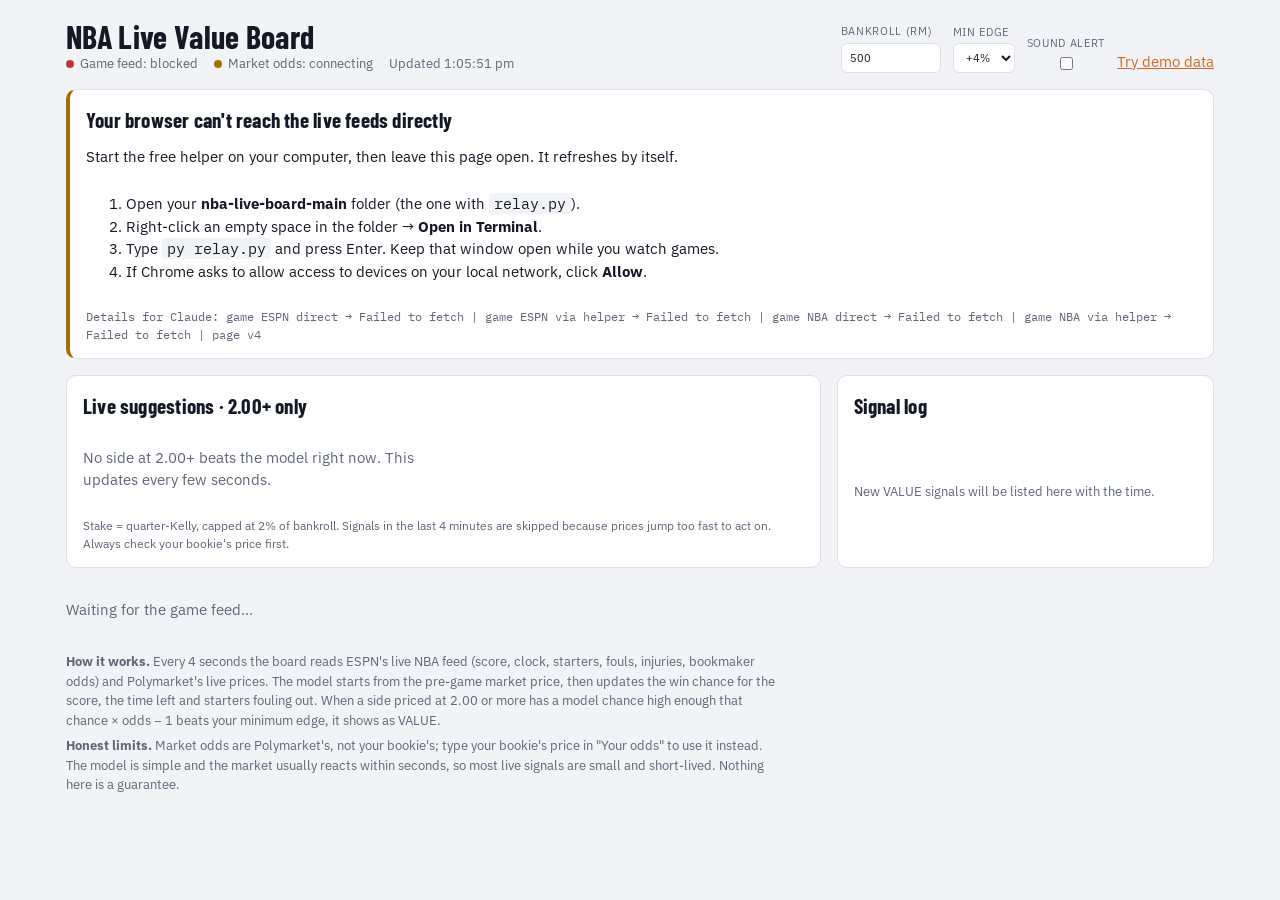
==== index.html @ 0e6de8de "Request ESPN scoreboard one day at a time (range format returned HTTP 400) Co-Authored-By: Claude Op" ====
<!DOCTYPE html>
<html lang="en">
<head>
<meta charset="utf-8">
<meta name="viewport" content="width=device-width, initial-scale=1">
<title>NBA Live Value Board</title>
<link rel="preconnect" href="https://fonts.googleapis.com">
<link rel="preconnect" href="https://fonts.gstatic.com" crossorigin>
<link href="https://fonts.googleapis.com/css2?family=Barlow+Condensed:wght@600;700&family=IBM+Plex+Sans:wght@400;500;600&family=IBM+Plex+Mono:wght@500&display=swap" rel="stylesheet">
<style>
/* Layout: connection bar, live suggestions, signal log, then one card per game (score, both sides, win-chance line, rosters). */
:root{
  --bg:#f2f3f6; --surface:#fff; --ink:#141925; --muted:#5e6678; --line:#dce0e9;
  --accent:#d9661f; --live:#d6312f;
  --good:#1d8a52; --good-bg:#e2f3e9; --warn:#a86b00; --warn-bg:#fbefd6; --bad:#b33a3a; --bad-bg:#f8e2e2;
  --display:"Barlow Condensed","Arial Narrow",sans-serif; --body:"IBM Plex Sans",system-ui,sans-serif; --mono:"IBM Plex Mono",ui-monospace,monospace;
  color-scheme:light;
}
@media (prefers-color-scheme:dark){:root{
  --bg:#0e121a; --surface:#161b26; --ink:#e8ebf2; --muted:#9aa2b5; --line:#283041;
  --accent:#f08a43; --live:#ff6b66;
  --good:#4cc98a; --good-bg:#14301f; --warn:#e3b04d; --warn-bg:#33280f; --bad:#ec7b7b; --bad-bg:#371a1c; color-scheme:dark;}}
*{box-sizing:border-box}
[hidden]{display:none!important}
body{margin:0;background:var(--bg);color:var(--ink);font:15px/1.5 var(--body)}
.wrap{max-width:1180px;margin:0 auto;padding:20px 16px 48px;display:grid;gap:16px}
h1,h2,h4{font-family:var(--display);margin:0;letter-spacing:.01em}
h1{font-size:32px;line-height:1.05} h2{font-size:21px} h4{font-size:15px;color:var(--muted);text-transform:uppercase;letter-spacing:.05em}
.num{font-family:var(--mono);font-variant-numeric:tabular-nums}
.muted{color:var(--muted)} .small{font-size:12px}
.top{display:flex;flex-wrap:wrap;gap:12px;justify-content:space-between;align-items:flex-end}
.controls{display:flex;flex-wrap:wrap;gap:12px;align-items:flex-end}
label.f{display:grid;gap:3px;font-size:11px;color:var(--muted);text-transform:uppercase;letter-spacing:.06em}
input,select{font:inherit;color:var(--ink);background:var(--surface);border:1px solid var(--line);border-radius:6px;padding:6px 8px}
input:focus-visible,select:focus-visible,a:focus-visible{outline:2px solid var(--accent);outline-offset:2px}
a{color:var(--accent)}
#conn{display:flex;flex-wrap:wrap;gap:8px 16px;font-size:13px;align-items:center}
.cs::before{content:"";display:inline-block;width:8px;height:8px;border-radius:50%;margin-right:6px;background:var(--muted)}
.cs.ok::before{background:var(--good)} .cs.wait::before{background:var(--warn)} .cs.bad::before{background:var(--bad)}
.panel{background:var(--surface);border:1px solid var(--line);border-radius:10px;padding:14px 16px;display:grid;gap:10px}
.help{border-left:4px solid var(--warn)}
.help code{font-family:var(--mono);background:var(--bg);padding:1px 5px;border-radius:4px}
.grid2{display:grid;grid-template-columns:2fr 1fr;gap:16px}
#picks{display:grid;grid-template-columns:repeat(auto-fill,minmax(250px,1fr));gap:10px}
.pick{border:1px solid var(--line);border-left:4px solid var(--good);border-radius:8px;padding:10px 12px;display:grid;gap:2px;font-size:13px}
.pick.close{border-left-color:var(--warn)}
.pick b:first-of-type{font-family:var(--display);font-size:19px}
.pick .chip{justify-self:start}
#log{margin:0;padding:0;list-style:none;display:grid;align-content:start;gap:4px;font-size:13px;max-height:220px;overflow:auto}
.chip{display:inline-block;font-size:11px;font-weight:600;padding:2px 8px;border-radius:999px;letter-spacing:.03em;white-space:nowrap}
.chip.value{background:var(--good-bg);color:var(--good)} .chip.close{background:var(--warn-bg);color:var(--warn)}
.chip.pass{background:var(--bad-bg);color:var(--bad)} .chip.na{background:var(--bg);color:var(--muted)}
#games{display:grid;gap:12px}
.game{background:var(--surface);border:1px solid var(--line);border-radius:10px;overflow:hidden}
.game.live{border-color:color-mix(in srgb,var(--live) 45%,var(--line))}
.game header{display:flex;justify-content:space-between;align-items:center;gap:12px;padding:10px 16px;border-bottom:1px solid var(--line)}
.score{display:flex;gap:10px;align-items:baseline;font-family:var(--display);font-size:24px}
.score b{font-size:26px} .score .at{color:var(--muted);font-size:18px}
.clock{font-family:var(--mono);font-size:14px;color:var(--muted);display:flex;align-items:center;gap:6px}
.clock.on{color:var(--live)}
.pulse{width:8px;height:8px;border-radius:50%;background:var(--live);animation:p 1.4s infinite}
@keyframes p{50%{opacity:.25}}
.body{display:grid;grid-template-columns:1.6fr 1fr;gap:0}
.sides{display:grid}
.side{display:grid;grid-template-columns:1.5fr repeat(6,auto);gap:6px 14px;align-items:center;padding:10px 16px;font-size:13px}
.side + .side{border-top:1px solid var(--line)}
.tname strong{font-family:var(--display);font-size:20px} .tname span{color:var(--muted)}
.kv{color:var(--muted);display:flex;gap:6px;align-items:center;white-space:nowrap} .kv b{color:var(--ink)}
input.ov{width:72px;text-align:right;padding:4px 6px}
.chart{border-left:1px solid var(--line);padding:10px 16px;display:grid;gap:4px;align-content:center}
.spark{width:100%;height:58px}
.spark.empty{display:grid;place-items:center;font-size:12px;color:var(--muted);height:58px}
.spark .mid{stroke:var(--line);stroke-dasharray:3 3}
.spark .area{fill:color-mix(in srgb,var(--accent) 14%,transparent)}
.spark .mdl{fill:none;stroke:var(--accent);stroke-width:2;vector-effect:non-scaling-stroke}
.spark .mkt{fill:none;stroke:var(--muted);stroke-width:1.2;stroke-dasharray:4 3;vector-effect:non-scaling-stroke}
.spark .dot{fill:var(--accent)}
.roster{display:grid;grid-template-columns:1fr 1fr 1fr;gap:12px;padding:10px 16px;border-top:1px solid var(--line);font-size:13px}
.roster > div{display:flex;flex-wrap:wrap;gap:4px 8px;align-content:flex-start}
.roster h4{width:100%}
.pl i{color:var(--muted);font-style:normal;font-size:11px}
.pl b{font-weight:500;color:var(--muted);font-size:11px} .pl b.hot{color:var(--bad);font-weight:700}
.pl.out{color:var(--muted)}
footer{font-size:13px;color:var(--muted);display:grid;gap:6px;max-width:90ch}
@media (max-width:860px){.grid2,.body{grid-template-columns:1fr}.chart{border-left:0;border-top:1px solid var(--line)}.roster{grid-template-columns:1fr}.side{grid-template-columns:1fr 1fr 1fr}}
@media (prefers-reduced-motion:reduce){.pulse{animation:none}}
</style>
</head>
<body>
<div class="wrap">
  <div class="top">
    <div>
      <h1>NBA Live Value Board</h1>
      <div id="conn" class="muted">Connecting…</div>
    </div>
    <div class="controls">
      <label class="f" for="bankroll">Bankroll (RM)<input id="bankroll" type="number" min="0" step="10" style="width:100px"></label>
      <label class="f" for="minEdge">Min edge
        <select id="minEdge"><option value="0.03">+3%</option><option value="0.04">+4%</option><option value="0.06">+6%</option></select>
      </label>
      <label class="f" for="sound">Sound alert<input id="sound" type="checkbox"></label>
      <a id="demoLink" href="#demo">Try demo data</a>
    </div>
  </div>

  <div id="help" class="panel help" hidden>
    <h2>Your browser can't reach the live feeds directly</h2>
    <div>Start the free helper on your computer, then leave this page open. It refreshes by itself.</div>
    <ol>
      <li>Open your <b>nba-live-board-main</b> folder (the one with <code>relay.py</code>).</li>
      <li>Right-click an empty space in the folder → <b>Open in Terminal</b>.</li>
      <li>Type <code>py relay.py</code> and press Enter. Keep that window open while you watch games.</li>
      <li>If Chrome asks to allow access to devices on your local network, click <b>Allow</b>.</li>
    </ol>
    <div id="diag" class="muted small num" style="word-break:break-word"></div>
  </div>

  <div class="grid2">
    <section class="panel" aria-labelledby="ph">
      <h2 id="ph">Live suggestions · 2.00+ only</h2>
      <div id="picks"></div>
      <div class="muted small">Stake = quarter-Kelly, capped at 2% of bankroll. Signals in the last 4 minutes are skipped because prices jump too fast to act on. Always check your bookie's price first.</div>
    </section>
    <section class="panel" aria-labelledby="lh">
      <h2 id="lh">Signal log</h2>
      <ul id="log"></ul>
    </section>
  </div>

  <section id="games" aria-label="Games"></section>

  <footer>
    <div><b>How it works.</b> Every 4 seconds the board reads ESPN's live NBA feed (score, clock, starters, fouls, injuries, bookmaker odds) and Polymarket's live prices. The model starts from the pre-game market price, then updates the win chance for the score, the time left and starters fouling out. When a side priced at 2.00 or more has a model chance high enough that chance × odds − 1 beats your minimum edge, it shows as VALUE.</div>
    <div><b>Honest limits.</b> Market odds are Polymarket's, not your bookie's; type your bookie's price in "Your odds" to use it instead. The model is simple and the market usually reacts within seconds, so most live signals are small and short-lived. Nothing here is a guarantee.</div>
  </footer>
</div>
<script src="model.js?v=4"></script>
<script src="demo.js?v=4"></script>
<script src="app.js?v=4"></script>
</body>
</html>
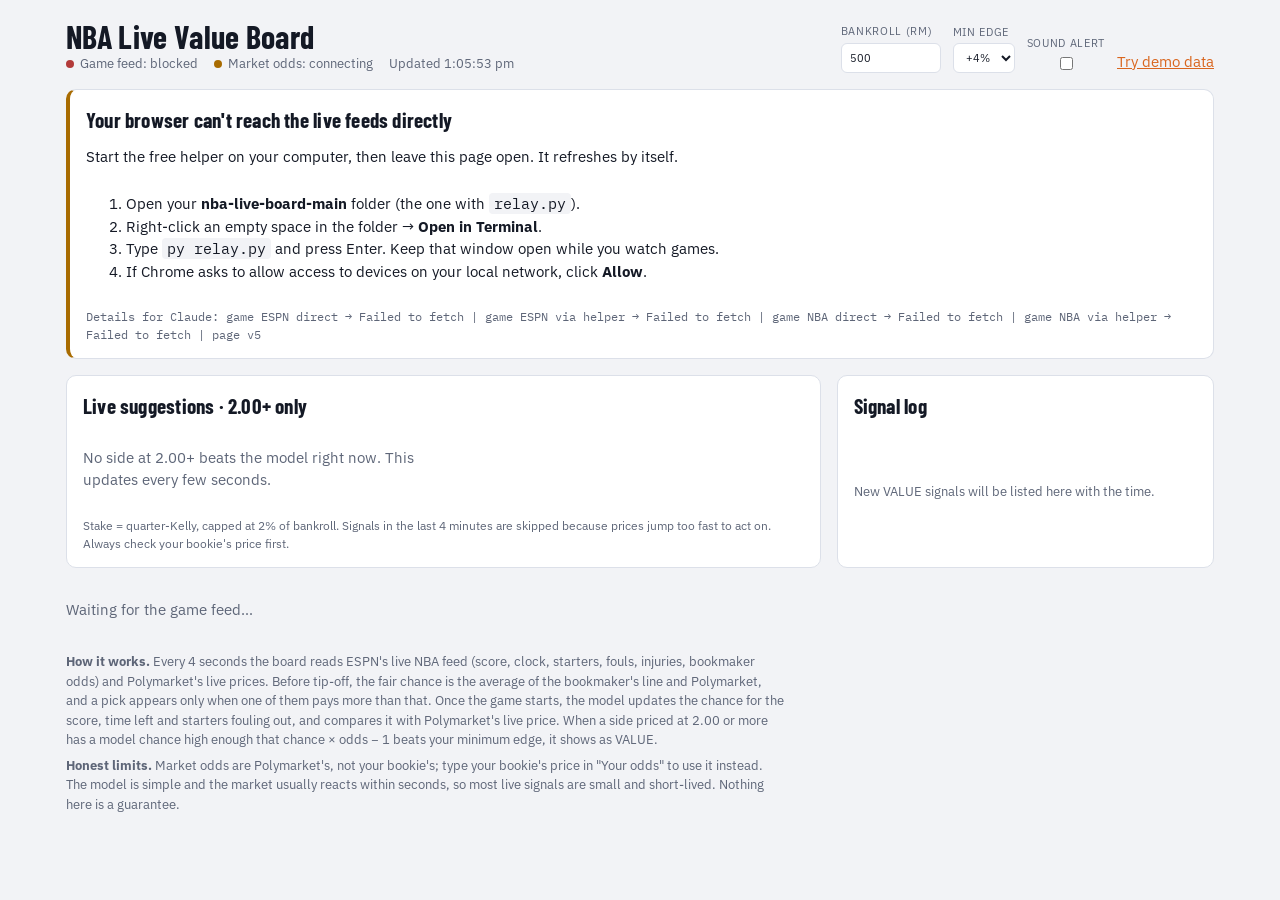
==== commit 13b096ec: "Pre-game: compare bookmaker vs Polymarket against their average, not a price against itself Co-Autho" ====
--- a/index.html
+++ b/index.html
@@ -130,12 +130,12 @@
   <section id="games" aria-label="Games"></section>
 
   <footer>
-    <div><b>How it works.</b> Every 4 seconds the board reads ESPN's live NBA feed (score, clock, starters, fouls, injuries, bookmaker odds) and Polymarket's live prices. The model starts from the pre-game market price, then updates the win chance for the score, the time left and starters fouling out. When a side priced at 2.00 or more has a model chance high enough that chance × odds − 1 beats your minimum edge, it shows as VALUE.</div>
+    <div><b>How it works.</b> Every 4 seconds the board reads ESPN's live NBA feed (score, clock, starters, fouls, injuries, bookmaker odds) and Polymarket's live prices. Before tip-off, the fair chance is the average of the bookmaker's line and Polymarket, and a pick appears only when one of them pays more than that. Once the game starts, the model updates the chance for the score, time left and starters fouling out, and compares it with Polymarket's live price. When a side priced at 2.00 or more has a model chance high enough that chance × odds − 1 beats your minimum edge, it shows as VALUE.</div>
     <div><b>Honest limits.</b> Market odds are Polymarket's, not your bookie's; type your bookie's price in "Your odds" to use it instead. The model is simple and the market usually reacts within seconds, so most live signals are small and short-lived. Nothing here is a guarantee.</div>
   </footer>
 </div>
-<script src="model.js?v=4"></script>
-<script src="demo.js?v=4"></script>
-<script src="app.js?v=4"></script>
+<script src="model.js?v=5"></script>
+<script src="demo.js?v=5"></script>
+<script src="app.js?v=5"></script>
 </body>
 </html>
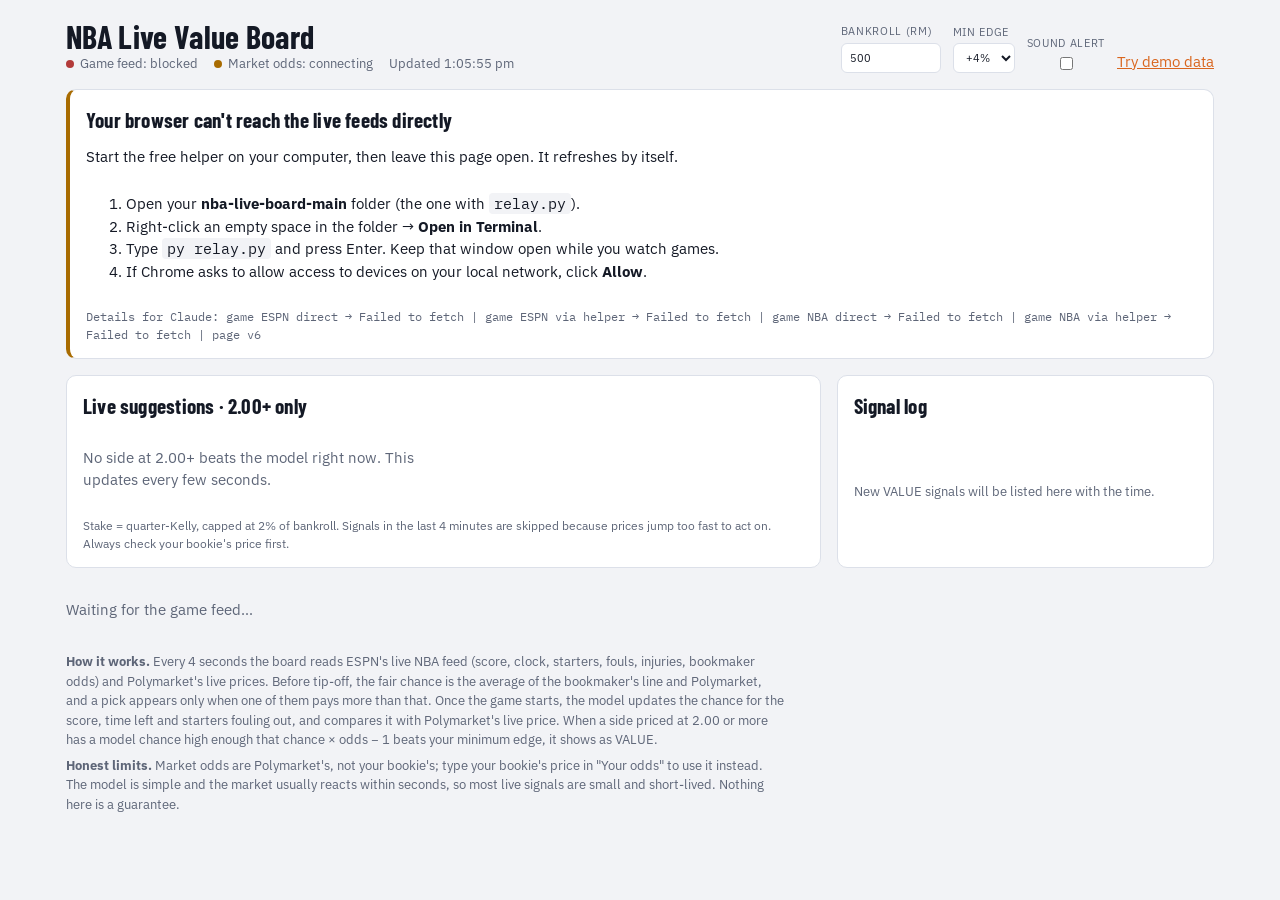
==== commit f5250157: "Demo: bookmaker odds, injuries, a pre-game value pick and live picks Co-Authored-By: Claude Opus 5.5" ====
--- a/index.html
+++ b/index.html
@@ -134,8 +134,8 @@
     <div><b>Honest limits.</b> Market odds are Polymarket's, not your bookie's; type your bookie's price in "Your odds" to use it instead. The model is simple and the market usually reacts within seconds, so most live signals are small and short-lived. Nothing here is a guarantee.</div>
   </footer>
 </div>
-<script src="model.js?v=5"></script>
-<script src="demo.js?v=5"></script>
-<script src="app.js?v=5"></script>
+<script src="model.js?v=6"></script>
+<script src="demo.js?v=6"></script>
+<script src="app.js?v=6"></script>
 </body>
 </html>
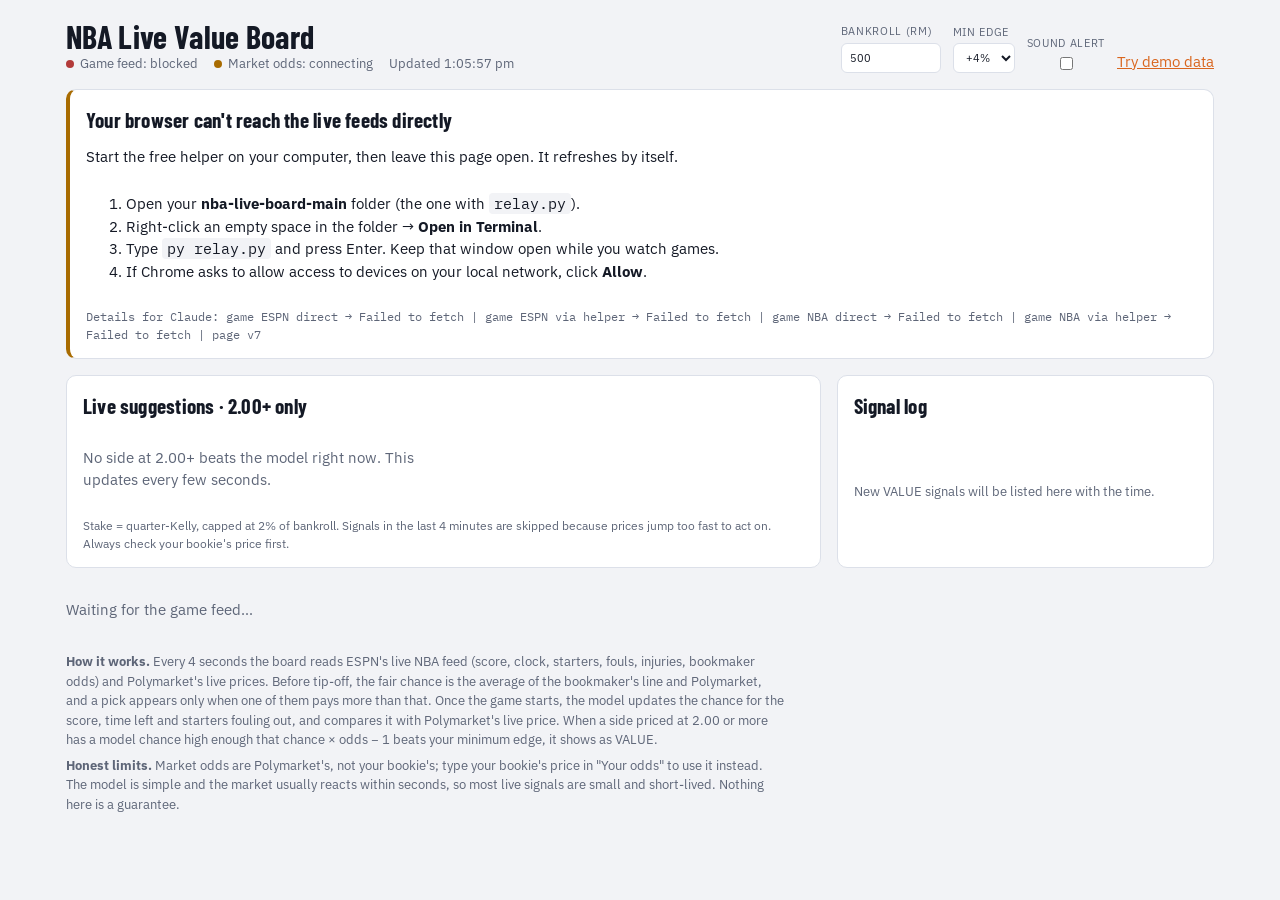
==== commit b8ef5d31: "Read ESPN moneylines in both formats, plus pickcenter fallback Co-Authored-By: Claude Opus 5.5 <nore" ====
--- a/index.html
+++ b/index.html
@@ -134,8 +134,8 @@
     <div><b>Honest limits.</b> Market odds are Polymarket's, not your bookie's; type your bookie's price in "Your odds" to use it instead. The model is simple and the market usually reacts within seconds, so most live signals are small and short-lived. Nothing here is a guarantee.</div>
   </footer>
 </div>
-<script src="model.js?v=6"></script>
-<script src="demo.js?v=6"></script>
-<script src="app.js?v=6"></script>
+<script src="model.js?v=7"></script>
+<script src="demo.js?v=7"></script>
+<script src="app.js?v=7"></script>
 </body>
 </html>
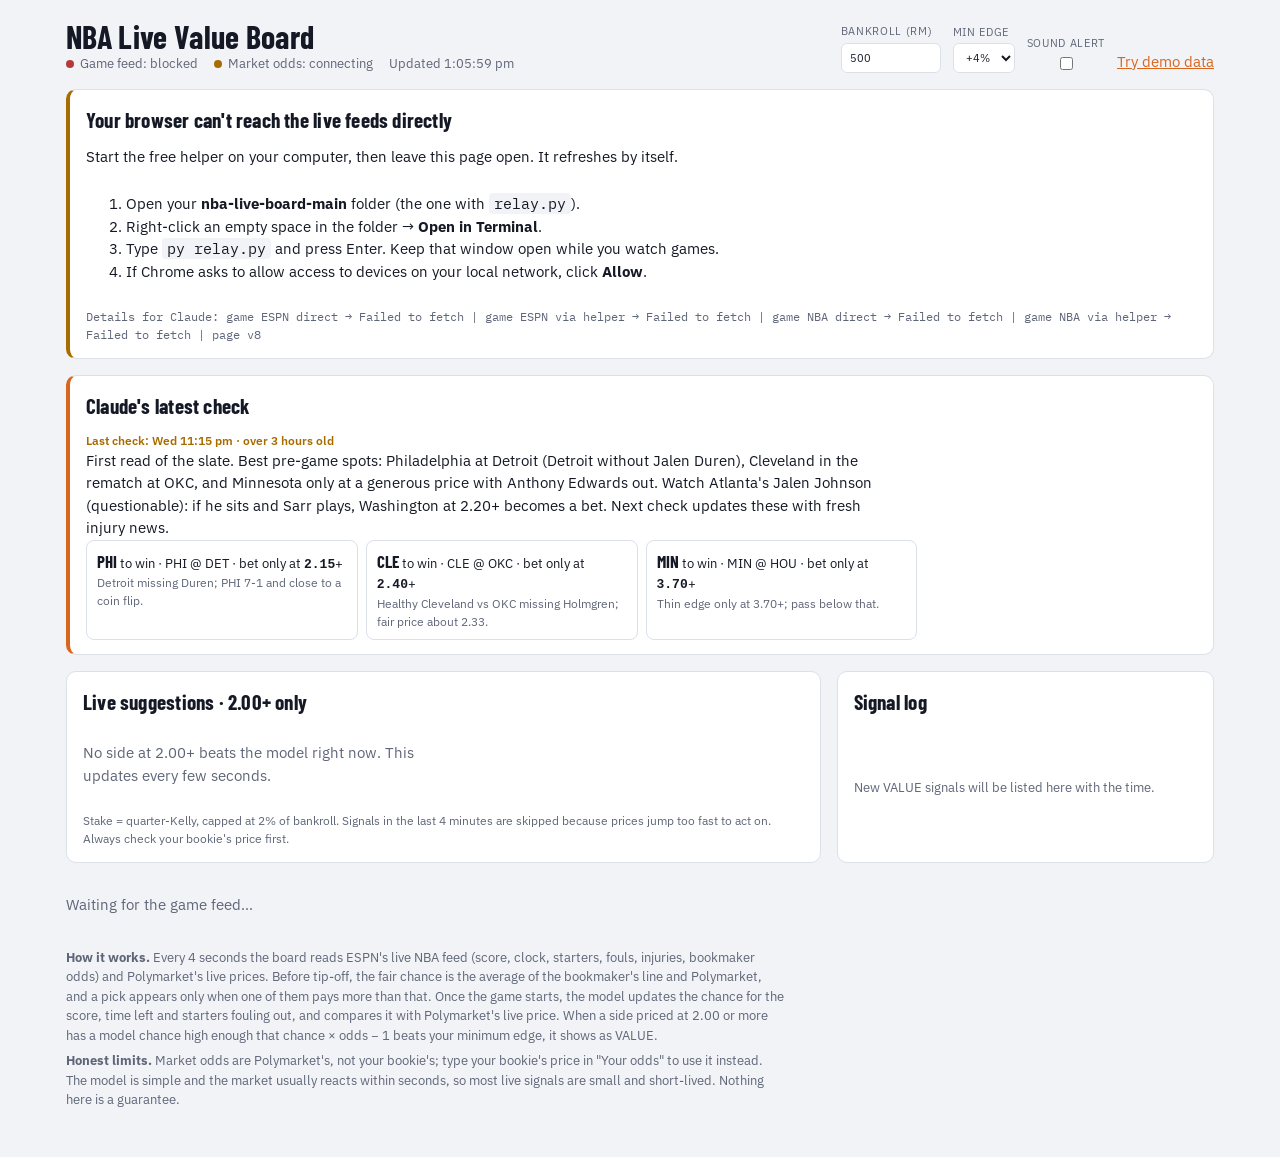
==== commit 226ccfb1: "Add Claude's read: claude.json panel, per-game notes and picks; Claude's estimate joins pre-game con" ====
--- a/index.html
+++ b/index.html
@@ -81,6 +81,14 @@
 .pl i{color:var(--muted);font-style:normal;font-size:11px}
 .pl b{font-weight:500;color:var(--muted);font-size:11px} .pl b.hot{color:var(--bad);font-weight:700}
 .pl.out{color:var(--muted)}
+.claudep{border-left:4px solid var(--accent)}
+.csum{margin:0;max-width:90ch}
+.cpicks{display:grid;grid-template-columns:repeat(auto-fill,minmax(260px,1fr));gap:8px}
+.cpick{border:1px solid var(--line);border-radius:8px;padding:8px 10px;font-size:13px}
+.cpick b:first-child{font-family:var(--display);font-size:17px}
+.stale{color:var(--warn);font-weight:600}
+.cread{padding:10px 16px;border-top:1px solid var(--line);font-size:13px;display:grid;gap:4px;background:color-mix(in srgb,var(--accent) 6%,transparent)}
+.cread b{color:var(--accent)}
 footer{font-size:13px;color:var(--muted);display:grid;gap:6px;max-width:90ch}
 @media (max-width:860px){.grid2,.body{grid-template-columns:1fr}.chart{border-left:0;border-top:1px solid var(--line)}.roster{grid-template-columns:1fr}.side{grid-template-columns:1fr 1fr 1fr}}
 @media (prefers-reduced-motion:reduce){.pulse{animation:none}}
@@ -115,6 +123,11 @@
     <div id="diag" class="muted small num" style="word-break:break-word"></div>
   </div>
 
+  <section class="panel claudep" aria-labelledby="ch">
+    <h2 id="ch">Claude's latest check</h2>
+    <div id="claude"></div>
+  </section>
+
   <div class="grid2">
     <section class="panel" aria-labelledby="ph">
       <h2 id="ph">Live suggestions · 2.00+ only</h2>
@@ -134,8 +147,8 @@
     <div><b>Honest limits.</b> Market odds are Polymarket's, not your bookie's; type your bookie's price in "Your odds" to use it instead. The model is simple and the market usually reacts within seconds, so most live signals are small and short-lived. Nothing here is a guarantee.</div>
   </footer>
 </div>
-<script src="model.js?v=7"></script>
-<script src="demo.js?v=7"></script>
-<script src="app.js?v=7"></script>
+<script src="model.js?v=8"></script>
+<script src="demo.js?v=8"></script>
+<script src="app.js?v=8"></script>
 </body>
 </html>
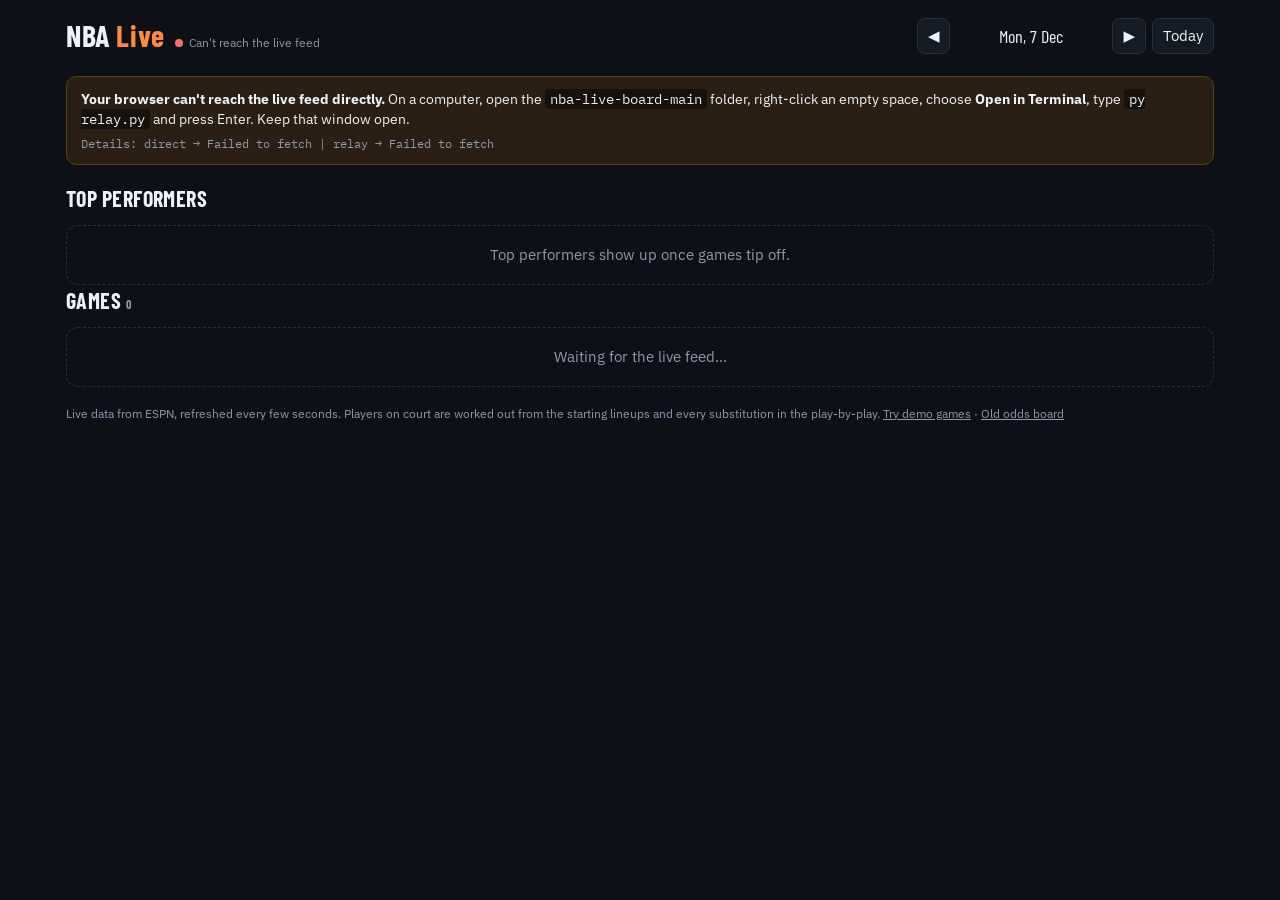
==== commit c455c689: "Scores-only live board: on-court lineups, substitution feed, box scores, player cards, top performer" ====
--- a/index.html
+++ b/index.html
@@ -3,152 +3,205 @@
 <head>
 <meta charset="utf-8">
 <meta name="viewport" content="width=device-width, initial-scale=1">
-<title>NBA Live Value Board</title>
+<title>NBA Live</title>
+<meta name="theme-color" content="#0d1117">
 <link rel="preconnect" href="https://fonts.googleapis.com">
 <link rel="preconnect" href="https://fonts.gstatic.com" crossorigin>
-<link href="https://fonts.googleapis.com/css2?family=Barlow+Condensed:wght@600;700&family=IBM+Plex+Sans:wght@400;500;600&family=IBM+Plex+Mono:wght@500&display=swap" rel="stylesheet">
+<link href="https://fonts.googleapis.com/css2?family=Barlow+Condensed:wght@500;600;700&family=IBM+Plex+Sans:wght@400;500;600&family=IBM+Plex+Mono:wght@500;600&display=swap" rel="stylesheet">
 <style>
-/* Layout: connection bar, live suggestions, signal log, then one card per game (score, both sides, win-chance line, rosters). */
+/* One visual world: an arena at night. Scoreboard first, then top performers, then game cards.
+   Game view: score header, then tabs for Court (lineups + substitutions), Box score, Plays. */
 :root{
-  --bg:#f2f3f6; --surface:#fff; --ink:#141925; --muted:#5e6678; --line:#dce0e9;
-  --accent:#d9661f; --live:#d6312f;
-  --good:#1d8a52; --good-bg:#e2f3e9; --warn:#a86b00; --warn-bg:#fbefd6; --bad:#b33a3a; --bad-bg:#f8e2e2;
+  --bg:#0d1117; --panel:#151b24; --panel2:#1b2330; --line:#263041; --ink:#eef2f7; --muted:#8d99ad;
+  --accent:#ff8a3d; --live:#ff4d4d; --in:#3ddc84; --out:#ff6b6b; --warn:#ffc857;
   --display:"Barlow Condensed","Arial Narrow",sans-serif; --body:"IBM Plex Sans",system-ui,sans-serif; --mono:"IBM Plex Mono",ui-monospace,monospace;
-  color-scheme:light;
+  color-scheme:dark;
 }
-@media (prefers-color-scheme:dark){:root{
-  --bg:#0e121a; --surface:#161b26; --ink:#e8ebf2; --muted:#9aa2b5; --line:#283041;
-  --accent:#f08a43; --live:#ff6b66;
-  --good:#4cc98a; --good-bg:#14301f; --warn:#e3b04d; --warn-bg:#33280f; --bad:#ec7b7b; --bad-bg:#371a1c; color-scheme:dark;}}
 *{box-sizing:border-box}
 [hidden]{display:none!important}
-body{margin:0;background:var(--bg);color:var(--ink);font:15px/1.5 var(--body)}
-.wrap{max-width:1180px;margin:0 auto;padding:20px 16px 48px;display:grid;gap:16px}
-h1,h2,h4{font-family:var(--display);margin:0;letter-spacing:.01em}
-h1{font-size:32px;line-height:1.05} h2{font-size:21px} h4{font-size:15px;color:var(--muted);text-transform:uppercase;letter-spacing:.05em}
+html,body{margin:0;background:var(--bg);color:var(--ink);font:15px/1.45 var(--body)}
+a{color:inherit}
+button{font:inherit;color:inherit}
+button:focus-visible,a:focus-visible,[tabindex]:focus-visible{outline:2px solid var(--accent);outline-offset:2px}
+.wrap{max-width:1180px;margin:0 auto;padding:14px 16px 64px;display:grid;gap:18px}
+h1,h2,h3{font-family:var(--display);margin:0;letter-spacing:.02em;text-wrap:balance}
+h2{font-size:22px;text-transform:uppercase}
 .num{font-family:var(--mono);font-variant-numeric:tabular-nums}
 .muted{color:var(--muted)} .small{font-size:12px}
-.top{display:flex;flex-wrap:wrap;gap:12px;justify-content:space-between;align-items:flex-end}
-.controls{display:flex;flex-wrap:wrap;gap:12px;align-items:flex-end}
-label.f{display:grid;gap:3px;font-size:11px;color:var(--muted);text-transform:uppercase;letter-spacing:.06em}
-input,select{font:inherit;color:var(--ink);background:var(--surface);border:1px solid var(--line);border-radius:6px;padding:6px 8px}
-input:focus-visible,select:focus-visible,a:focus-visible{outline:2px solid var(--accent);outline-offset:2px}
-a{color:var(--accent)}
-#conn{display:flex;flex-wrap:wrap;gap:8px 16px;font-size:13px;align-items:center}
-.cs::before{content:"";display:inline-block;width:8px;height:8px;border-radius:50%;margin-right:6px;background:var(--muted)}
-.cs.ok::before{background:var(--good)} .cs.wait::before{background:var(--warn)} .cs.bad::before{background:var(--bad)}
-.panel{background:var(--surface);border:1px solid var(--line);border-radius:10px;padding:14px 16px;display:grid;gap:10px}
-.help{border-left:4px solid var(--warn)}
-.help code{font-family:var(--mono);background:var(--bg);padding:1px 5px;border-radius:4px}
-.grid2{display:grid;grid-template-columns:2fr 1fr;gap:16px}
-#picks{display:grid;grid-template-columns:repeat(auto-fill,minmax(250px,1fr));gap:10px}
-.pick{border:1px solid var(--line);border-left:4px solid var(--good);border-radius:8px;padding:10px 12px;display:grid;gap:2px;font-size:13px}
-.pick.close{border-left-color:var(--warn)}
-.pick b:first-of-type{font-family:var(--display);font-size:19px}
-.pick .chip{justify-self:start}
-#log{margin:0;padding:0;list-style:none;display:grid;align-content:start;gap:4px;font-size:13px;max-height:220px;overflow:auto}
-.chip{display:inline-block;font-size:11px;font-weight:600;padding:2px 8px;border-radius:999px;letter-spacing:.03em;white-space:nowrap}
-.chip.value{background:var(--good-bg);color:var(--good)} .chip.close{background:var(--warn-bg);color:var(--warn)}
-.chip.pass{background:var(--bad-bg);color:var(--bad)} .chip.na{background:var(--bg);color:var(--muted)}
-#games{display:grid;gap:12px}
-.game{background:var(--surface);border:1px solid var(--line);border-radius:10px;overflow:hidden}
-.game.live{border-color:color-mix(in srgb,var(--live) 45%,var(--line))}
-.game header{display:flex;justify-content:space-between;align-items:center;gap:12px;padding:10px 16px;border-bottom:1px solid var(--line)}
-.score{display:flex;gap:10px;align-items:baseline;font-family:var(--display);font-size:24px}
-.score b{font-size:26px} .score .at{color:var(--muted);font-size:18px}
-.clock{font-family:var(--mono);font-size:14px;color:var(--muted);display:flex;align-items:center;gap:6px}
-.clock.on{color:var(--live)}
-.pulse{width:8px;height:8px;border-radius:50%;background:var(--live);animation:p 1.4s infinite}
-@keyframes p{50%{opacity:.25}}
-.body{display:grid;grid-template-columns:1.6fr 1fr;gap:0}
-.sides{display:grid}
-.side{display:grid;grid-template-columns:1.5fr repeat(6,auto);gap:6px 14px;align-items:center;padding:10px 16px;font-size:13px}
-.side + .side{border-top:1px solid var(--line)}
-.tname strong{font-family:var(--display);font-size:20px} .tname span{color:var(--muted)}
-.kv{color:var(--muted);display:flex;gap:6px;align-items:center;white-space:nowrap} .kv b{color:var(--ink)}
-input.ov{width:72px;text-align:right;padding:4px 6px}
-.chart{border-left:1px solid var(--line);padding:10px 16px;display:grid;gap:4px;align-content:center}
-.spark{width:100%;height:58px}
-.spark.empty{display:grid;place-items:center;font-size:12px;color:var(--muted);height:58px}
-.spark .mid{stroke:var(--line);stroke-dasharray:3 3}
-.spark .area{fill:color-mix(in srgb,var(--accent) 14%,transparent)}
-.spark .mdl{fill:none;stroke:var(--accent);stroke-width:2;vector-effect:non-scaling-stroke}
-.spark .mkt{fill:none;stroke:var(--muted);stroke-width:1.2;stroke-dasharray:4 3;vector-effect:non-scaling-stroke}
-.spark .dot{fill:var(--accent)}
-.roster{display:grid;grid-template-columns:1fr 1fr 1fr;gap:12px;padding:10px 16px;border-top:1px solid var(--line);font-size:13px}
-.roster > div{display:flex;flex-wrap:wrap;gap:4px 8px;align-content:flex-start}
-.roster h4{width:100%}
-.pl i{color:var(--muted);font-style:normal;font-size:11px}
-.pl b{font-weight:500;color:var(--muted);font-size:11px} .pl b.hot{color:var(--bad);font-weight:700}
-.pl.out{color:var(--muted)}
-.claudep{border-left:4px solid var(--accent)}
-.csum{margin:0;max-width:90ch}
-.cpicks{display:grid;grid-template-columns:repeat(auto-fill,minmax(260px,1fr));gap:8px}
-.cpick{border:1px solid var(--line);border-radius:8px;padding:8px 10px;font-size:13px}
-.cpick b:first-child{font-family:var(--display);font-size:17px}
-.stale{color:var(--warn);font-weight:600}
-.cread{padding:10px 16px;border-top:1px solid var(--line);font-size:13px;display:grid;gap:4px;background:color-mix(in srgb,var(--accent) 6%,transparent)}
-.cread b{color:var(--accent)}
-footer{font-size:13px;color:var(--muted);display:grid;gap:6px;max-width:90ch}
-@media (max-width:860px){.grid2,.body{grid-template-columns:1fr}.chart{border-left:0;border-top:1px solid var(--line)}.roster{grid-template-columns:1fr}.side{grid-template-columns:1fr 1fr 1fr}}
-@media (prefers-reduced-motion:reduce){.pulse{animation:none}}
+/* top bar */
+.top{display:flex;flex-wrap:wrap;align-items:center;justify-content:space-between;gap:10px}
+.brand{display:flex;align-items:baseline;gap:10px}
+.brand h1{font-size:30px}
+.brand h1 b{color:var(--accent)}
+.status{font-size:12px;color:var(--muted);display:flex;align-items:center;gap:6px}
+.dot{width:8px;height:8px;border-radius:50%;background:var(--muted);display:inline-block}
+.dot.ok{background:var(--in)} .dot.bad{background:var(--out)} .dot.live{background:var(--live);animation:pulse 1.4s infinite}
+@keyframes pulse{50%{opacity:.3}}
+.datenav{display:flex;align-items:center;gap:6px}
+.datenav button{background:var(--panel);border:1px solid var(--line);border-radius:8px;padding:6px 10px;cursor:pointer}
+.datenav span{font-family:var(--display);font-size:18px;min-width:150px;text-align:center}
+.help{background:#2a1f12;border:1px solid #5c3d16;border-radius:10px;padding:12px 14px;font-size:14px}
+.help code{font-family:var(--mono);background:#0007;padding:1px 5px;border-radius:4px}
+/* top performers */
+.perf{display:grid;gap:10px}
+.perfrow{display:grid;grid-auto-flow:column;grid-auto-columns:minmax(210px,1fr);gap:10px;overflow-x:auto;padding-bottom:4px;scroll-snap-type:x mandatory}
+.pcard{scroll-snap-align:start;background:linear-gradient(160deg,var(--panel2),var(--panel));border:1px solid var(--line);border-radius:12px;padding:12px;display:grid;gap:8px;cursor:pointer;text-align:left;position:relative;overflow:hidden}
+.pcard::before{content:"";position:absolute;inset:0 auto 0 0;width:4px;background:var(--tc,#888)}
+.pcard .rank{position:absolute;right:10px;top:6px;font-family:var(--display);font-size:34px;color:#ffffff14}
+.pcard .who{display:flex;gap:10px;align-items:center}
+.badge{flex:none;width:38px;height:38px;border-radius:50%;display:grid;place-items:center;font-family:var(--display);font-weight:700;font-size:16px;color:#fff;background:var(--tc,#444);border:2px solid #ffffff30}
+.pcard .name{font-weight:600;line-height:1.2}
+.pcard .line{font-family:var(--mono);font-size:13px}
+.pcard .line b{font-size:18px;color:var(--ink)}
+.chip{display:inline-flex;align-items:center;gap:5px;font-size:11px;font-weight:600;letter-spacing:.04em;padding:2px 8px;border-radius:999px;background:#ffffff12;color:var(--muted);white-space:nowrap}
+.chip.live{background:#ff4d4d22;color:var(--live)}
+.chip.in{background:#3ddc8422;color:var(--in)} .chip.out{background:#ff6b6b22;color:var(--out)}
+.leaders{display:grid;grid-template-columns:repeat(auto-fit,minmax(160px,1fr));gap:8px}
+.leader{background:var(--panel);border:1px solid var(--line);border-radius:10px;padding:8px 10px;font-size:13px;cursor:pointer;text-align:left}
+.leader .k{color:var(--muted);font-size:11px;text-transform:uppercase;letter-spacing:.06em}
+.leader .v{display:flex;justify-content:space-between;gap:8px;align-items:baseline}
+.leader .v b{font-family:var(--mono);font-size:18px;color:var(--accent)}
+/* game cards */
+.games{display:grid;grid-template-columns:repeat(auto-fill,minmax(280px,1fr));gap:12px}
+.gcard{background:var(--panel);border:1px solid var(--line);border-radius:12px;padding:12px 14px;display:grid;gap:8px;cursor:pointer;text-align:left;width:100%}
+.gcard:hover{border-color:#3a4760}
+.gcard.live{border-color:#ff4d4d55}
+.trow{display:grid;grid-template-columns:auto 1fr auto;gap:10px;align-items:center}
+.tcode{font-family:var(--display);font-weight:700;font-size:22px;padding:0 8px;border-radius:6px;background:var(--tc);color:#fff;min-width:56px;text-align:center}
+.tname{color:var(--muted);font-size:13px}
+.tscore{font-family:var(--mono);font-size:24px;font-weight:600}
+.trow.lose .tscore{color:var(--muted)}
+.gfoot{display:flex;justify-content:space-between;gap:8px;font-size:12px;color:var(--muted);border-top:1px solid var(--line);padding-top:8px}
+.gfoot .st{font-weight:600;color:var(--ink)}
+.gfoot .st.live{color:var(--live)}
+/* game view */
+.back{background:none;border:0;color:var(--muted);cursor:pointer;padding:0;font-size:14px}
+.scorehead{background:var(--panel);border:1px solid var(--line);border-radius:14px;padding:16px;display:grid;gap:12px}
+.sh-main{display:grid;grid-template-columns:1fr auto 1fr;align-items:center;gap:10px}
+.sh-team{display:grid;gap:4px;justify-items:center;text-align:center}
+.sh-team .tcode{font-size:28px}
+.sh-score{font-family:var(--mono);font-size:44px;font-weight:600;line-height:1}
+.sh-mid{display:grid;justify-items:center;gap:4px}
+.sh-mid .st{font-family:var(--display);font-size:22px}
+.sh-mid .st.live{color:var(--live)}
+.linescore{width:100%;border-collapse:collapse;font-family:var(--mono);font-size:13px}
+.linescore th,.linescore td{padding:4px 6px;text-align:center;border-bottom:1px solid var(--line)}
+.linescore th{color:var(--muted);font-weight:500}
+.linescore td:first-child,.linescore th:first-child{text-align:left}
+.lastplay{font-size:13px;color:var(--muted);border-top:1px solid var(--line);padding-top:10px}
+.lastplay b{color:var(--ink);font-weight:500}
+.tabs{display:flex;gap:6px;border-bottom:1px solid var(--line)}
+.tabs button{background:none;border:0;border-bottom:3px solid transparent;padding:10px 12px;cursor:pointer;color:var(--muted);font-family:var(--display);font-size:18px;letter-spacing:.03em}
+.tabs button[aria-selected="true"]{color:var(--ink);border-bottom-color:var(--accent)}
+/* court */
+.courts{display:grid;grid-template-columns:1fr 1fr;gap:12px}
+.court{position:relative;border-radius:14px;overflow:hidden;border:1px solid var(--line);background:
+  radial-gradient(circle at 50% 108%, transparent 0 34%, #ffffff10 34% 34.6%, transparent 35%),
+  linear-gradient(180deg,#2a1c10,#3a2716);aspect-ratio:1.15/1;min-height:250px}
+.court::after{content:"";position:absolute;left:32%;right:32%;bottom:0;height:42%;border:2px solid #ffffff1c;border-bottom:0}
+.court .ctitle{position:absolute;left:10px;top:8px;display:flex;gap:8px;align-items:center;z-index:2}
+.court .ctitle .tcode{font-size:18px;min-width:44px}
+.spot{position:absolute;transform:translate(-50%,-50%);z-index:2;display:grid;justify-items:center;gap:2px;width:96px;cursor:pointer;background:none;border:0;padding:0;transition:left .5s,top .5s}
+.spot .badge{width:44px;height:44px;font-size:18px;box-shadow:0 2px 10px #0008}
+.spot .pn{font-size:12px;font-weight:600;text-align:center;line-height:1.15;text-shadow:0 1px 2px #000}
+.spot .ps{font-family:var(--mono);font-size:11px;color:#ffe9d6;background:#0009;border-radius:6px;padding:1px 5px}
+.spot .ps .pf5{color:var(--out);font-weight:700}
+.spot.fresh .badge{animation:enter 1.6s ease-out;border-color:var(--in)}
+@keyframes enter{0%{transform:scale(.4);box-shadow:0 0 0 0 #3ddc84cc}60%{transform:scale(1.12);box-shadow:0 0 0 14px #3ddc8400}100%{transform:scale(1)}}
+.lineupnote{font-size:12px;color:var(--muted)}
+/* subs */
+.subs{display:grid;gap:8px;grid-template-columns:repeat(auto-fill,minmax(330px,1fr))}
+.sheet .subs{grid-template-columns:1fr}
+.sub{display:grid;grid-template-columns:auto 1fr;gap:10px;align-items:center;background:var(--panel);border:1px solid var(--line);border-left:4px solid var(--tc);border-radius:10px;padding:8px 12px}
+.sub .when{font-family:var(--mono);font-size:12px;color:var(--muted);text-align:center;min-width:62px}
+.sub .when b{display:block;color:var(--ink);font-size:13px}
+.sub .swap{display:flex;flex-wrap:wrap;gap:4px 14px;align-items:center;font-size:14px}
+.sub .in{color:var(--in)} .sub .out{color:var(--out)}
+.sub.new{animation:slidein .7s ease-out}
+@keyframes slidein{from{transform:translateX(-14px);opacity:0}to{transform:none;opacity:1}}
+.subfilter{display:flex;gap:6px;flex-wrap:wrap}
+.subfilter button{background:var(--panel);border:1px solid var(--line);border-radius:999px;padding:4px 12px;cursor:pointer;font-size:13px}
+.subfilter button[aria-pressed="true"]{border-color:var(--accent);color:var(--accent)}
+/* box score */
+.boxteam{display:flex;gap:8px;flex-wrap:wrap}
+.boxteam button{background:var(--panel);border:1px solid var(--line);border-radius:8px;padding:6px 12px;cursor:pointer;display:flex;gap:8px;align-items:center}
+.boxteam button[aria-pressed="true"]{border-color:var(--accent)}
+.tablewrap{overflow-x:auto;border:1px solid var(--line);border-radius:10px}
+table.box{border-collapse:collapse;width:100%;font-size:13px;min-width:820px}
+table.box th,table.box td{padding:7px 8px;text-align:right;border-bottom:1px solid var(--line);white-space:nowrap}
+table.box th{background:var(--panel2);color:var(--muted);font-weight:500;position:sticky;top:0;cursor:pointer;user-select:none}
+table.box th[aria-sort]{color:var(--accent)}
+table.box td{font-family:var(--mono)}
+table.box th:first-child,table.box td:first-child{text-align:left;position:sticky;left:0;background:var(--panel);z-index:1;font-family:var(--body)}
+table.box th:first-child{background:var(--panel2);z-index:2}
+table.box tbody tr{cursor:pointer}
+table.box tbody tr:hover td{background:#ffffff08}
+table.box tbody tr:hover td:first-child{background:#1f2836}
+table.box td.pts{color:var(--accent);font-weight:600}
+table.box tr.sep td{background:var(--panel2);color:var(--muted);font-family:var(--body);font-size:11px;text-transform:uppercase;letter-spacing:.06em;cursor:default}
+table.box tr.dnp td{color:var(--muted)}
+table.box tfoot td{font-weight:600;background:var(--panel2)}
+.oc{display:inline-block;width:7px;height:7px;border-radius:50%;background:var(--in);margin-right:6px;vertical-align:middle}
+.oc.off{background:transparent;border:1px solid var(--line)}
+/* plays */
+.plays{display:grid;gap:4px;max-height:560px;overflow:auto}
+.play{display:grid;grid-template-columns:62px 54px 1fr auto;gap:8px;align-items:center;padding:6px 8px;border-radius:8px;font-size:13px;border-left:3px solid var(--tc,transparent);background:var(--panel)}
+.play.score{background:#ffffff0a}
+.play .t{font-family:var(--mono);color:var(--muted);font-size:12px}
+.play .s{font-family:var(--mono);font-size:12px}
+/* player sheet */
+.sheet{position:fixed;inset:0;background:#000a;display:grid;place-items:end center;z-index:50;padding:12px}
+.sheet .card{width:min(640px,100%);max-height:88vh;overflow:auto;background:var(--panel);border:1px solid var(--line);border-radius:16px;padding:16px;display:grid;gap:14px}
+.sheet .phead{display:flex;gap:12px;align-items:center}
+.sheet .phead .badge{width:56px;height:56px;font-size:22px}
+.sheet .close{margin-left:auto;background:var(--panel2);border:1px solid var(--line);border-radius:8px;padding:6px 12px;cursor:pointer}
+.statgrid{display:grid;grid-template-columns:repeat(auto-fill,minmax(88px,1fr));gap:8px}
+.stat{background:var(--panel2);border-radius:10px;padding:8px;text-align:center}
+.stat b{display:block;font-family:var(--mono);font-size:22px}
+.stat span{font-size:11px;color:var(--muted);text-transform:uppercase;letter-spacing:.05em}
+.bar{height:6px;background:#ffffff14;border-radius:4px;overflow:hidden;margin-top:4px}
+.bar i{display:block;height:100%;background:var(--accent)}
+/* toast */
+.toasts{position:fixed;left:50%;bottom:16px;transform:translateX(-50%);display:grid;gap:8px;z-index:60;width:min(460px,92vw)}
+.toast{background:#101721f2;border:1px solid var(--line);border-left:4px solid var(--tc);border-radius:10px;padding:10px 12px;font-size:14px;box-shadow:0 8px 24px #0009;animation:slidein .4s ease-out}
+.empty{color:var(--muted);padding:18px;text-align:center;border:1px dashed var(--line);border-radius:12px}
+footer{font-size:12px;color:var(--muted)}
+@media (max-width:700px){
+  .courts{grid-template-columns:1fr}
+  .sh-score{font-size:36px}
+  .brand h1{font-size:26px}
+  .play{grid-template-columns:52px 1fr auto}
+  .play .q{display:none}
+  .perfrow{grid-auto-columns:84%}
+  .datenav span{min-width:110px}
+}
+@media (prefers-reduced-motion:reduce){*{animation:none!important;transition:none!important}}
 </style>
 </head>
 <body>
 <div class="wrap">
   <div class="top">
-    <div>
-      <h1>NBA Live Value Board</h1>
-      <div id="conn" class="muted">Connecting…</div>
-    </div>
-    <div class="controls">
-      <label class="f" for="bankroll">Bankroll (RM)<input id="bankroll" type="number" min="0" step="10" style="width:100px"></label>
-      <label class="f" for="minEdge">Min edge
-        <select id="minEdge"><option value="0.03">+3%</option><option value="0.04">+4%</option><option value="0.06">+6%</option></select>
-      </label>
-      <label class="f" for="sound">Sound alert<input id="sound" type="checkbox"></label>
-      <a id="demoLink" href="#demo">Try demo data</a>
+    <div class="brand"><h1>NBA <b>Live</b></h1><div class="status" id="status"><span class="dot"></span> Connecting…</div></div>
+    <div class="datenav">
+      <button type="button" id="prevDay" aria-label="Previous day">◀</button>
+      <span id="dateLabel">–</span>
+      <button type="button" id="nextDay" aria-label="Next day">▶</button>
+      <button type="button" id="todayBtn">Today</button>
     </div>
   </div>
 
-  <div id="help" class="panel help" hidden>
-    <h2>Your browser can't reach the live feeds directly</h2>
-    <div>Start the free helper on your computer, then leave this page open. It refreshes by itself.</div>
-    <ol>
-      <li>Open your <b>nba-live-board-main</b> folder (the one with <code>relay.py</code>).</li>
-      <li>Right-click an empty space in the folder → <b>Open in Terminal</b>.</li>
-      <li>Type <code>py relay.py</code> and press Enter. Keep that window open while you watch games.</li>
-      <li>If Chrome asks to allow access to devices on your local network, click <b>Allow</b>.</li>
-    </ol>
-    <div id="diag" class="muted small num" style="word-break:break-word"></div>
+  <div id="help" class="help" hidden>
+    <b>Your browser can't reach the live feed directly.</b> On a computer, open the <code>nba-live-board-main</code> folder, right-click an empty space, choose <b>Open in Terminal</b>, type <code>py relay.py</code> and press Enter. Keep that window open.
+    <div id="diag" class="small muted num" style="margin-top:6px;word-break:break-word"></div>
   </div>
 
-  <section class="panel claudep" aria-labelledby="ch">
-    <h2 id="ch">Claude's latest check</h2>
-    <div id="claude"></div>
-  </section>
+  <main id="view"></main>
 
-  <div class="grid2">
-    <section class="panel" aria-labelledby="ph">
-      <h2 id="ph">Live suggestions · 2.00+ only</h2>
-      <div id="picks"></div>
-      <div class="muted small">Stake = quarter-Kelly, capped at 2% of bankroll. Signals in the last 4 minutes are skipped because prices jump too fast to act on. Always check your bookie's price first.</div>
-    </section>
-    <section class="panel" aria-labelledby="lh">
-      <h2 id="lh">Signal log</h2>
-      <ul id="log"></ul>
-    </section>
-  </div>
-
-  <section id="games" aria-label="Games"></section>
-
-  <footer>
-    <div><b>How it works.</b> Every 4 seconds the board reads ESPN's live NBA feed (score, clock, starters, fouls, injuries, bookmaker odds) and Polymarket's live prices. Before tip-off, the fair chance is the average of the bookmaker's line and Polymarket, and a pick appears only when one of them pays more than that. Once the game starts, the model updates the chance for the score, time left and starters fouling out, and compares it with Polymarket's live price. When a side priced at 2.00 or more has a model chance high enough that chance × odds − 1 beats your minimum edge, it shows as VALUE.</div>
-    <div><b>Honest limits.</b> Market odds are Polymarket's, not your bookie's; type your bookie's price in "Your odds" to use it instead. The model is simple and the market usually reacts within seconds, so most live signals are small and short-lived. Nothing here is a guarantee.</div>
-  </footer>
+  <footer>Live data from ESPN, refreshed every few seconds. Players on court are worked out from the starting lineups and every substitution in the play-by-play. <a href="?demo=1">Try demo games</a> · <a href="odds.html">Old odds board</a></footer>
 </div>
-<script src="model.js?v=8"></script>
-<script src="demo.js?v=8"></script>
-<script src="app.js?v=8"></script>
+<div class="toasts" id="toasts" aria-live="polite"></div>
+<div class="sheet" id="sheet" hidden></div>
+<script src="demo.js?v=10"></script>
+<script src="app.js?v=10"></script>
 </body>
 </html>
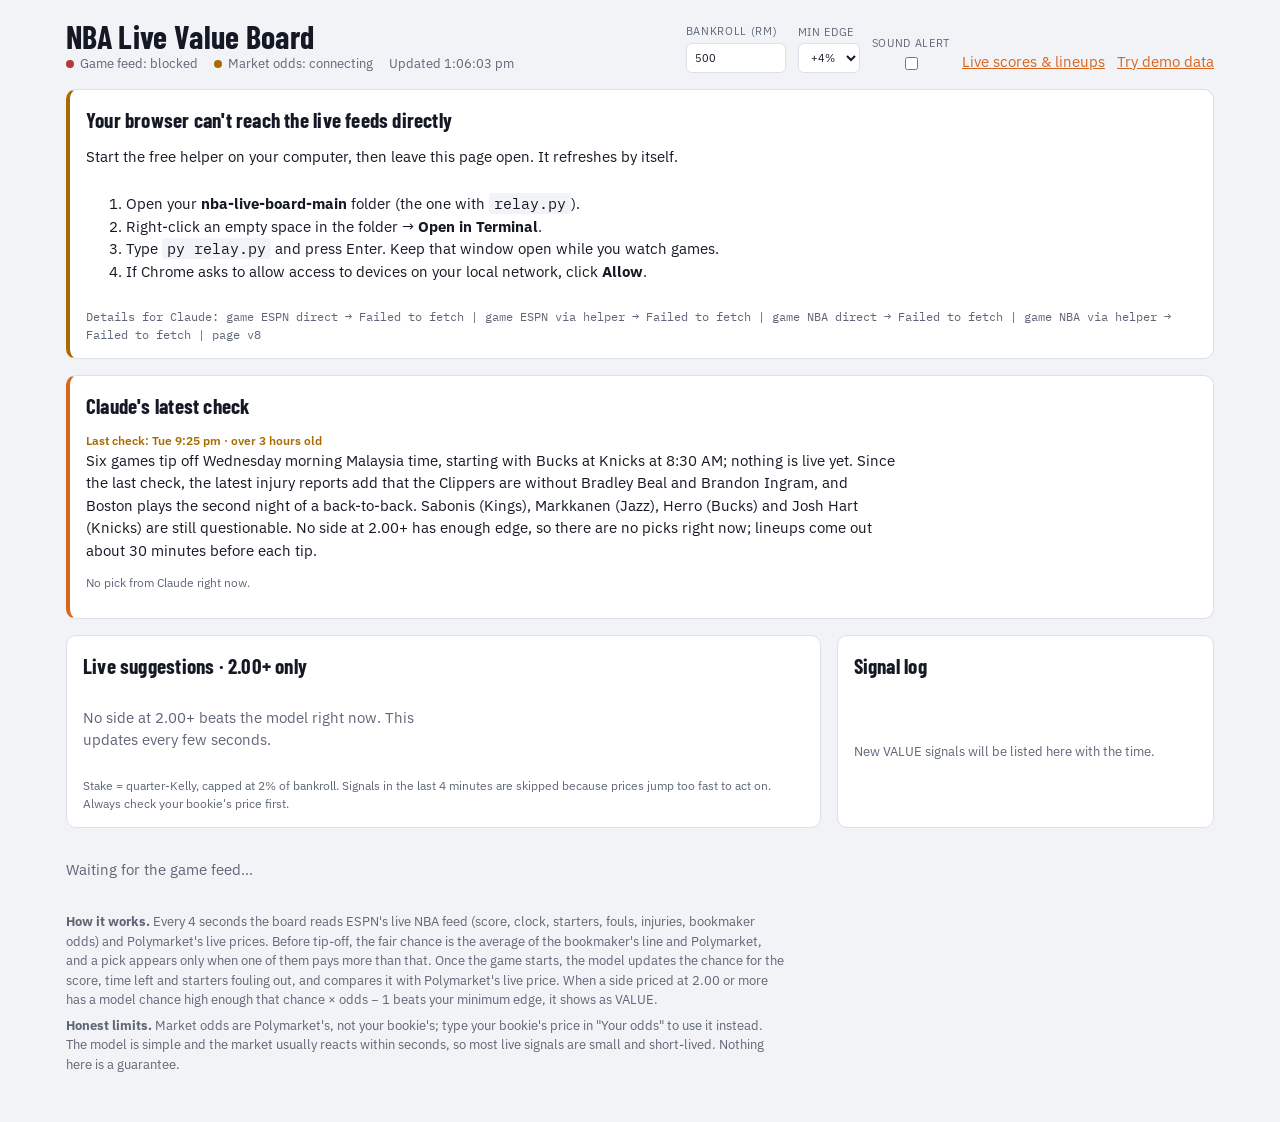
==== commit ee212d5e: "Keep odds board as main page; live scores board moves to live.html Co-Authored-By: Claude Opus 5.5 <" ====
--- a/index.html
+++ b/index.html
@@ -3,205 +3,153 @@
 <head>
 <meta charset="utf-8">
 <meta name="viewport" content="width=device-width, initial-scale=1">
-<title>NBA Live</title>
-<meta name="theme-color" content="#0d1117">
+<title>NBA Live Value Board</title>
 <link rel="preconnect" href="https://fonts.googleapis.com">
 <link rel="preconnect" href="https://fonts.gstatic.com" crossorigin>
-<link href="https://fonts.googleapis.com/css2?family=Barlow+Condensed:wght@500;600;700&family=IBM+Plex+Sans:wght@400;500;600&family=IBM+Plex+Mono:wght@500;600&display=swap" rel="stylesheet">
+<link href="https://fonts.googleapis.com/css2?family=Barlow+Condensed:wght@600;700&family=IBM+Plex+Sans:wght@400;500;600&family=IBM+Plex+Mono:wght@500&display=swap" rel="stylesheet">
 <style>
-/* One visual world: an arena at night. Scoreboard first, then top performers, then game cards.
-   Game view: score header, then tabs for Court (lineups + substitutions), Box score, Plays. */
+/* Layout: connection bar, live suggestions, signal log, then one card per game (score, both sides, win-chance line, rosters). */
 :root{
-  --bg:#0d1117; --panel:#151b24; --panel2:#1b2330; --line:#263041; --ink:#eef2f7; --muted:#8d99ad;
-  --accent:#ff8a3d; --live:#ff4d4d; --in:#3ddc84; --out:#ff6b6b; --warn:#ffc857;
+  --bg:#f2f3f6; --surface:#fff; --ink:#141925; --muted:#5e6678; --line:#dce0e9;
+  --accent:#d9661f; --live:#d6312f;
+  --good:#1d8a52; --good-bg:#e2f3e9; --warn:#a86b00; --warn-bg:#fbefd6; --bad:#b33a3a; --bad-bg:#f8e2e2;
   --display:"Barlow Condensed","Arial Narrow",sans-serif; --body:"IBM Plex Sans",system-ui,sans-serif; --mono:"IBM Plex Mono",ui-monospace,monospace;
-  color-scheme:dark;
+  color-scheme:light;
 }
+@media (prefers-color-scheme:dark){:root{
+  --bg:#0e121a; --surface:#161b26; --ink:#e8ebf2; --muted:#9aa2b5; --line:#283041;
+  --accent:#f08a43; --live:#ff6b66;
+  --good:#4cc98a; --good-bg:#14301f; --warn:#e3b04d; --warn-bg:#33280f; --bad:#ec7b7b; --bad-bg:#371a1c; color-scheme:dark;}}
 *{box-sizing:border-box}
 [hidden]{display:none!important}
-html,body{margin:0;background:var(--bg);color:var(--ink);font:15px/1.45 var(--body)}
-a{color:inherit}
-button{font:inherit;color:inherit}
-button:focus-visible,a:focus-visible,[tabindex]:focus-visible{outline:2px solid var(--accent);outline-offset:2px}
-.wrap{max-width:1180px;margin:0 auto;padding:14px 16px 64px;display:grid;gap:18px}
-h1,h2,h3{font-family:var(--display);margin:0;letter-spacing:.02em;text-wrap:balance}
-h2{font-size:22px;text-transform:uppercase}
+body{margin:0;background:var(--bg);color:var(--ink);font:15px/1.5 var(--body)}
+.wrap{max-width:1180px;margin:0 auto;padding:20px 16px 48px;display:grid;gap:16px}
+h1,h2,h4{font-family:var(--display);margin:0;letter-spacing:.01em}
+h1{font-size:32px;line-height:1.05} h2{font-size:21px} h4{font-size:15px;color:var(--muted);text-transform:uppercase;letter-spacing:.05em}
 .num{font-family:var(--mono);font-variant-numeric:tabular-nums}
 .muted{color:var(--muted)} .small{font-size:12px}
-/* top bar */
-.top{display:flex;flex-wrap:wrap;align-items:center;justify-content:space-between;gap:10px}
-.brand{display:flex;align-items:baseline;gap:10px}
-.brand h1{font-size:30px}
-.brand h1 b{color:var(--accent)}
-.status{font-size:12px;color:var(--muted);display:flex;align-items:center;gap:6px}
-.dot{width:8px;height:8px;border-radius:50%;background:var(--muted);display:inline-block}
-.dot.ok{background:var(--in)} .dot.bad{background:var(--out)} .dot.live{background:var(--live);animation:pulse 1.4s infinite}
-@keyframes pulse{50%{opacity:.3}}
-.datenav{display:flex;align-items:center;gap:6px}
-.datenav button{background:var(--panel);border:1px solid var(--line);border-radius:8px;padding:6px 10px;cursor:pointer}
-.datenav span{font-family:var(--display);font-size:18px;min-width:150px;text-align:center}
-.help{background:#2a1f12;border:1px solid #5c3d16;border-radius:10px;padding:12px 14px;font-size:14px}
-.help code{font-family:var(--mono);background:#0007;padding:1px 5px;border-radius:4px}
-/* top performers */
-.perf{display:grid;gap:10px}
-.perfrow{display:grid;grid-auto-flow:column;grid-auto-columns:minmax(210px,1fr);gap:10px;overflow-x:auto;padding-bottom:4px;scroll-snap-type:x mandatory}
-.pcard{scroll-snap-align:start;background:linear-gradient(160deg,var(--panel2),var(--panel));border:1px solid var(--line);border-radius:12px;padding:12px;display:grid;gap:8px;cursor:pointer;text-align:left;position:relative;overflow:hidden}
-.pcard::before{content:"";position:absolute;inset:0 auto 0 0;width:4px;background:var(--tc,#888)}
-.pcard .rank{position:absolute;right:10px;top:6px;font-family:var(--display);font-size:34px;color:#ffffff14}
-.pcard .who{display:flex;gap:10px;align-items:center}
-.badge{flex:none;width:38px;height:38px;border-radius:50%;display:grid;place-items:center;font-family:var(--display);font-weight:700;font-size:16px;color:#fff;background:var(--tc,#444);border:2px solid #ffffff30}
-.pcard .name{font-weight:600;line-height:1.2}
-.pcard .line{font-family:var(--mono);font-size:13px}
-.pcard .line b{font-size:18px;color:var(--ink)}
-.chip{display:inline-flex;align-items:center;gap:5px;font-size:11px;font-weight:600;letter-spacing:.04em;padding:2px 8px;border-radius:999px;background:#ffffff12;color:var(--muted);white-space:nowrap}
-.chip.live{background:#ff4d4d22;color:var(--live)}
-.chip.in{background:#3ddc8422;color:var(--in)} .chip.out{background:#ff6b6b22;color:var(--out)}
-.leaders{display:grid;grid-template-columns:repeat(auto-fit,minmax(160px,1fr));gap:8px}
-.leader{background:var(--panel);border:1px solid var(--line);border-radius:10px;padding:8px 10px;font-size:13px;cursor:pointer;text-align:left}
-.leader .k{color:var(--muted);font-size:11px;text-transform:uppercase;letter-spacing:.06em}
-.leader .v{display:flex;justify-content:space-between;gap:8px;align-items:baseline}
-.leader .v b{font-family:var(--mono);font-size:18px;color:var(--accent)}
-/* game cards */
-.games{display:grid;grid-template-columns:repeat(auto-fill,minmax(280px,1fr));gap:12px}
-.gcard{background:var(--panel);border:1px solid var(--line);border-radius:12px;padding:12px 14px;display:grid;gap:8px;cursor:pointer;text-align:left;width:100%}
-.gcard:hover{border-color:#3a4760}
-.gcard.live{border-color:#ff4d4d55}
-.trow{display:grid;grid-template-columns:auto 1fr auto;gap:10px;align-items:center}
-.tcode{font-family:var(--display);font-weight:700;font-size:22px;padding:0 8px;border-radius:6px;background:var(--tc);color:#fff;min-width:56px;text-align:center}
-.tname{color:var(--muted);font-size:13px}
-.tscore{font-family:var(--mono);font-size:24px;font-weight:600}
-.trow.lose .tscore{color:var(--muted)}
-.gfoot{display:flex;justify-content:space-between;gap:8px;font-size:12px;color:var(--muted);border-top:1px solid var(--line);padding-top:8px}
-.gfoot .st{font-weight:600;color:var(--ink)}
-.gfoot .st.live{color:var(--live)}
-/* game view */
-.back{background:none;border:0;color:var(--muted);cursor:pointer;padding:0;font-size:14px}
-.scorehead{background:var(--panel);border:1px solid var(--line);border-radius:14px;padding:16px;display:grid;gap:12px}
-.sh-main{display:grid;grid-template-columns:1fr auto 1fr;align-items:center;gap:10px}
-.sh-team{display:grid;gap:4px;justify-items:center;text-align:center}
-.sh-team .tcode{font-size:28px}
-.sh-score{font-family:var(--mono);font-size:44px;font-weight:600;line-height:1}
-.sh-mid{display:grid;justify-items:center;gap:4px}
-.sh-mid .st{font-family:var(--display);font-size:22px}
-.sh-mid .st.live{color:var(--live)}
-.linescore{width:100%;border-collapse:collapse;font-family:var(--mono);font-size:13px}
-.linescore th,.linescore td{padding:4px 6px;text-align:center;border-bottom:1px solid var(--line)}
-.linescore th{color:var(--muted);font-weight:500}
-.linescore td:first-child,.linescore th:first-child{text-align:left}
-.lastplay{font-size:13px;color:var(--muted);border-top:1px solid var(--line);padding-top:10px}
-.lastplay b{color:var(--ink);font-weight:500}
-.tabs{display:flex;gap:6px;border-bottom:1px solid var(--line)}
-.tabs button{background:none;border:0;border-bottom:3px solid transparent;padding:10px 12px;cursor:pointer;color:var(--muted);font-family:var(--display);font-size:18px;letter-spacing:.03em}
-.tabs button[aria-selected="true"]{color:var(--ink);border-bottom-color:var(--accent)}
-/* court */
-.courts{display:grid;grid-template-columns:1fr 1fr;gap:12px}
-.court{position:relative;border-radius:14px;overflow:hidden;border:1px solid var(--line);background:
-  radial-gradient(circle at 50% 108%, transparent 0 34%, #ffffff10 34% 34.6%, transparent 35%),
-  linear-gradient(180deg,#2a1c10,#3a2716);aspect-ratio:1.15/1;min-height:250px}
-.court::after{content:"";position:absolute;left:32%;right:32%;bottom:0;height:42%;border:2px solid #ffffff1c;border-bottom:0}
-.court .ctitle{position:absolute;left:10px;top:8px;display:flex;gap:8px;align-items:center;z-index:2}
-.court .ctitle .tcode{font-size:18px;min-width:44px}
-.spot{position:absolute;transform:translate(-50%,-50%);z-index:2;display:grid;justify-items:center;gap:2px;width:96px;cursor:pointer;background:none;border:0;padding:0;transition:left .5s,top .5s}
-.spot .badge{width:44px;height:44px;font-size:18px;box-shadow:0 2px 10px #0008}
-.spot .pn{font-size:12px;font-weight:600;text-align:center;line-height:1.15;text-shadow:0 1px 2px #000}
-.spot .ps{font-family:var(--mono);font-size:11px;color:#ffe9d6;background:#0009;border-radius:6px;padding:1px 5px}
-.spot .ps .pf5{color:var(--out);font-weight:700}
-.spot.fresh .badge{animation:enter 1.6s ease-out;border-color:var(--in)}
-@keyframes enter{0%{transform:scale(.4);box-shadow:0 0 0 0 #3ddc84cc}60%{transform:scale(1.12);box-shadow:0 0 0 14px #3ddc8400}100%{transform:scale(1)}}
-.lineupnote{font-size:12px;color:var(--muted)}
-/* subs */
-.subs{display:grid;gap:8px;grid-template-columns:repeat(auto-fill,minmax(330px,1fr))}
-.sheet .subs{grid-template-columns:1fr}
-.sub{display:grid;grid-template-columns:auto 1fr;gap:10px;align-items:center;background:var(--panel);border:1px solid var(--line);border-left:4px solid var(--tc);border-radius:10px;padding:8px 12px}
-.sub .when{font-family:var(--mono);font-size:12px;color:var(--muted);text-align:center;min-width:62px}
-.sub .when b{display:block;color:var(--ink);font-size:13px}
-.sub .swap{display:flex;flex-wrap:wrap;gap:4px 14px;align-items:center;font-size:14px}
-.sub .in{color:var(--in)} .sub .out{color:var(--out)}
-.sub.new{animation:slidein .7s ease-out}
-@keyframes slidein{from{transform:translateX(-14px);opacity:0}to{transform:none;opacity:1}}
-.subfilter{display:flex;gap:6px;flex-wrap:wrap}
-.subfilter button{background:var(--panel);border:1px solid var(--line);border-radius:999px;padding:4px 12px;cursor:pointer;font-size:13px}
-.subfilter button[aria-pressed="true"]{border-color:var(--accent);color:var(--accent)}
-/* box score */
-.boxteam{display:flex;gap:8px;flex-wrap:wrap}
-.boxteam button{background:var(--panel);border:1px solid var(--line);border-radius:8px;padding:6px 12px;cursor:pointer;display:flex;gap:8px;align-items:center}
-.boxteam button[aria-pressed="true"]{border-color:var(--accent)}
-.tablewrap{overflow-x:auto;border:1px solid var(--line);border-radius:10px}
-table.box{border-collapse:collapse;width:100%;font-size:13px;min-width:820px}
-table.box th,table.box td{padding:7px 8px;text-align:right;border-bottom:1px solid var(--line);white-space:nowrap}
-table.box th{background:var(--panel2);color:var(--muted);font-weight:500;position:sticky;top:0;cursor:pointer;user-select:none}
-table.box th[aria-sort]{color:var(--accent)}
-table.box td{font-family:var(--mono)}
-table.box th:first-child,table.box td:first-child{text-align:left;position:sticky;left:0;background:var(--panel);z-index:1;font-family:var(--body)}
-table.box th:first-child{background:var(--panel2);z-index:2}
-table.box tbody tr{cursor:pointer}
-table.box tbody tr:hover td{background:#ffffff08}
-table.box tbody tr:hover td:first-child{background:#1f2836}
-table.box td.pts{color:var(--accent);font-weight:600}
-table.box tr.sep td{background:var(--panel2);color:var(--muted);font-family:var(--body);font-size:11px;text-transform:uppercase;letter-spacing:.06em;cursor:default}
-table.box tr.dnp td{color:var(--muted)}
-table.box tfoot td{font-weight:600;background:var(--panel2)}
-.oc{display:inline-block;width:7px;height:7px;border-radius:50%;background:var(--in);margin-right:6px;vertical-align:middle}
-.oc.off{background:transparent;border:1px solid var(--line)}
-/* plays */
-.plays{display:grid;gap:4px;max-height:560px;overflow:auto}
-.play{display:grid;grid-template-columns:62px 54px 1fr auto;gap:8px;align-items:center;padding:6px 8px;border-radius:8px;font-size:13px;border-left:3px solid var(--tc,transparent);background:var(--panel)}
-.play.score{background:#ffffff0a}
-.play .t{font-family:var(--mono);color:var(--muted);font-size:12px}
-.play .s{font-family:var(--mono);font-size:12px}
-/* player sheet */
-.sheet{position:fixed;inset:0;background:#000a;display:grid;place-items:end center;z-index:50;padding:12px}
-.sheet .card{width:min(640px,100%);max-height:88vh;overflow:auto;background:var(--panel);border:1px solid var(--line);border-radius:16px;padding:16px;display:grid;gap:14px}
-.sheet .phead{display:flex;gap:12px;align-items:center}
-.sheet .phead .badge{width:56px;height:56px;font-size:22px}
-.sheet .close{margin-left:auto;background:var(--panel2);border:1px solid var(--line);border-radius:8px;padding:6px 12px;cursor:pointer}
-.statgrid{display:grid;grid-template-columns:repeat(auto-fill,minmax(88px,1fr));gap:8px}
-.stat{background:var(--panel2);border-radius:10px;padding:8px;text-align:center}
-.stat b{display:block;font-family:var(--mono);font-size:22px}
-.stat span{font-size:11px;color:var(--muted);text-transform:uppercase;letter-spacing:.05em}
-.bar{height:6px;background:#ffffff14;border-radius:4px;overflow:hidden;margin-top:4px}
-.bar i{display:block;height:100%;background:var(--accent)}
-/* toast */
-.toasts{position:fixed;left:50%;bottom:16px;transform:translateX(-50%);display:grid;gap:8px;z-index:60;width:min(460px,92vw)}
-.toast{background:#101721f2;border:1px solid var(--line);border-left:4px solid var(--tc);border-radius:10px;padding:10px 12px;font-size:14px;box-shadow:0 8px 24px #0009;animation:slidein .4s ease-out}
-.empty{color:var(--muted);padding:18px;text-align:center;border:1px dashed var(--line);border-radius:12px}
-footer{font-size:12px;color:var(--muted)}
-@media (max-width:700px){
-  .courts{grid-template-columns:1fr}
-  .sh-score{font-size:36px}
-  .brand h1{font-size:26px}
-  .play{grid-template-columns:52px 1fr auto}
-  .play .q{display:none}
-  .perfrow{grid-auto-columns:84%}
-  .datenav span{min-width:110px}
-}
-@media (prefers-reduced-motion:reduce){*{animation:none!important;transition:none!important}}
+.top{display:flex;flex-wrap:wrap;gap:12px;justify-content:space-between;align-items:flex-end}
+.controls{display:flex;flex-wrap:wrap;gap:12px;align-items:flex-end}
+label.f{display:grid;gap:3px;font-size:11px;color:var(--muted);text-transform:uppercase;letter-spacing:.06em}
+input,select{font:inherit;color:var(--ink);background:var(--surface);border:1px solid var(--line);border-radius:6px;padding:6px 8px}
+input:focus-visible,select:focus-visible,a:focus-visible{outline:2px solid var(--accent);outline-offset:2px}
+a{color:var(--accent)}
+#conn{display:flex;flex-wrap:wrap;gap:8px 16px;font-size:13px;align-items:center}
+.cs::before{content:"";display:inline-block;width:8px;height:8px;border-radius:50%;margin-right:6px;background:var(--muted)}
+.cs.ok::before{background:var(--good)} .cs.wait::before{background:var(--warn)} .cs.bad::before{background:var(--bad)}
+.panel{background:var(--surface);border:1px solid var(--line);border-radius:10px;padding:14px 16px;display:grid;gap:10px}
+.help{border-left:4px solid var(--warn)}
+.help code{font-family:var(--mono);background:var(--bg);padding:1px 5px;border-radius:4px}
+.grid2{display:grid;grid-template-columns:2fr 1fr;gap:16px}
+#picks{display:grid;grid-template-columns:repeat(auto-fill,minmax(250px,1fr));gap:10px}
+.pick{border:1px solid var(--line);border-left:4px solid var(--good);border-radius:8px;padding:10px 12px;display:grid;gap:2px;font-size:13px}
+.pick.close{border-left-color:var(--warn)}
+.pick b:first-of-type{font-family:var(--display);font-size:19px}
+.pick .chip{justify-self:start}
+#log{margin:0;padding:0;list-style:none;display:grid;align-content:start;gap:4px;font-size:13px;max-height:220px;overflow:auto}
+.chip{display:inline-block;font-size:11px;font-weight:600;padding:2px 8px;border-radius:999px;letter-spacing:.03em;white-space:nowrap}
+.chip.value{background:var(--good-bg);color:var(--good)} .chip.close{background:var(--warn-bg);color:var(--warn)}
+.chip.pass{background:var(--bad-bg);color:var(--bad)} .chip.na{background:var(--bg);color:var(--muted)}
+#games{display:grid;gap:12px}
+.game{background:var(--surface);border:1px solid var(--line);border-radius:10px;overflow:hidden}
+.game.live{border-color:color-mix(in srgb,var(--live) 45%,var(--line))}
+.game header{display:flex;justify-content:space-between;align-items:center;gap:12px;padding:10px 16px;border-bottom:1px solid var(--line)}
+.score{display:flex;gap:10px;align-items:baseline;font-family:var(--display);font-size:24px}
+.score b{font-size:26px} .score .at{color:var(--muted);font-size:18px}
+.clock{font-family:var(--mono);font-size:14px;color:var(--muted);display:flex;align-items:center;gap:6px}
+.clock.on{color:var(--live)}
+.pulse{width:8px;height:8px;border-radius:50%;background:var(--live);animation:p 1.4s infinite}
+@keyframes p{50%{opacity:.25}}
+.body{display:grid;grid-template-columns:1.6fr 1fr;gap:0}
+.sides{display:grid}
+.side{display:grid;grid-template-columns:1.5fr repeat(6,auto);gap:6px 14px;align-items:center;padding:10px 16px;font-size:13px}
+.side + .side{border-top:1px solid var(--line)}
+.tname strong{font-family:var(--display);font-size:20px} .tname span{color:var(--muted)}
+.kv{color:var(--muted);display:flex;gap:6px;align-items:center;white-space:nowrap} .kv b{color:var(--ink)}
+input.ov{width:72px;text-align:right;padding:4px 6px}
+.chart{border-left:1px solid var(--line);padding:10px 16px;display:grid;gap:4px;align-content:center}
+.spark{width:100%;height:58px}
+.spark.empty{display:grid;place-items:center;font-size:12px;color:var(--muted);height:58px}
+.spark .mid{stroke:var(--line);stroke-dasharray:3 3}
+.spark .area{fill:color-mix(in srgb,var(--accent) 14%,transparent)}
+.spark .mdl{fill:none;stroke:var(--accent);stroke-width:2;vector-effect:non-scaling-stroke}
+.spark .mkt{fill:none;stroke:var(--muted);stroke-width:1.2;stroke-dasharray:4 3;vector-effect:non-scaling-stroke}
+.spark .dot{fill:var(--accent)}
+.roster{display:grid;grid-template-columns:1fr 1fr 1fr;gap:12px;padding:10px 16px;border-top:1px solid var(--line);font-size:13px}
+.roster > div{display:flex;flex-wrap:wrap;gap:4px 8px;align-content:flex-start}
+.roster h4{width:100%}
+.pl i{color:var(--muted);font-style:normal;font-size:11px}
+.pl b{font-weight:500;color:var(--muted);font-size:11px} .pl b.hot{color:var(--bad);font-weight:700}
+.pl.out{color:var(--muted)}
+.claudep{border-left:4px solid var(--accent)}
+.csum{margin:0;max-width:90ch}
+.cpicks{display:grid;grid-template-columns:repeat(auto-fill,minmax(260px,1fr));gap:8px}
+.cpick{border:1px solid var(--line);border-radius:8px;padding:8px 10px;font-size:13px}
+.cpick b:first-child{font-family:var(--display);font-size:17px}
+.stale{color:var(--warn);font-weight:600}
+.cread{padding:10px 16px;border-top:1px solid var(--line);font-size:13px;display:grid;gap:4px;background:color-mix(in srgb,var(--accent) 6%,transparent)}
+.cread b{color:var(--accent)}
+footer{font-size:13px;color:var(--muted);display:grid;gap:6px;max-width:90ch}
+@media (max-width:860px){.grid2,.body{grid-template-columns:1fr}.chart{border-left:0;border-top:1px solid var(--line)}.roster{grid-template-columns:1fr}.side{grid-template-columns:1fr 1fr 1fr}}
+@media (prefers-reduced-motion:reduce){.pulse{animation:none}}
 </style>
 </head>
 <body>
 <div class="wrap">
   <div class="top">
-    <div class="brand"><h1>NBA <b>Live</b></h1><div class="status" id="status"><span class="dot"></span> Connecting…</div></div>
-    <div class="datenav">
-      <button type="button" id="prevDay" aria-label="Previous day">◀</button>
-      <span id="dateLabel">–</span>
-      <button type="button" id="nextDay" aria-label="Next day">▶</button>
-      <button type="button" id="todayBtn">Today</button>
+    <div>
+      <h1>NBA Live Value Board</h1>
+      <div id="conn" class="muted">Connecting…</div>
+    </div>
+    <div class="controls">
+      <label class="f" for="bankroll">Bankroll (RM)<input id="bankroll" type="number" min="0" step="10" style="width:100px"></label>
+      <label class="f" for="minEdge">Min edge
+        <select id="minEdge"><option value="0.03">+3%</option><option value="0.04">+4%</option><option value="0.06">+6%</option></select>
+      </label>
+      <label class="f" for="sound">Sound alert<input id="sound" type="checkbox"></label>
+      <a href="live.html">Live scores &amp; lineups</a>
+      <a id="demoLink" href="#demo">Try demo data</a>
     </div>
   </div>
 
-  <div id="help" class="help" hidden>
-    <b>Your browser can't reach the live feed directly.</b> On a computer, open the <code>nba-live-board-main</code> folder, right-click an empty space, choose <b>Open in Terminal</b>, type <code>py relay.py</code> and press Enter. Keep that window open.
-    <div id="diag" class="small muted num" style="margin-top:6px;word-break:break-word"></div>
+  <div id="help" class="panel help" hidden>
+    <h2>Your browser can't reach the live feeds directly</h2>
+    <div>Start the free helper on your computer, then leave this page open. It refreshes by itself.</div>
+    <ol>
+      <li>Open your <b>nba-live-board-main</b> folder (the one with <code>relay.py</code>).</li>
+      <li>Right-click an empty space in the folder → <b>Open in Terminal</b>.</li>
+      <li>Type <code>py relay.py</code> and press Enter. Keep that window open while you watch games.</li>
+      <li>If Chrome asks to allow access to devices on your local network, click <b>Allow</b>.</li>
+    </ol>
+    <div id="diag" class="muted small num" style="word-break:break-word"></div>
   </div>
 
-  <main id="view"></main>
+  <section class="panel claudep" aria-labelledby="ch">
+    <h2 id="ch">Claude's latest check</h2>
+    <div id="claude"></div>
+  </section>
 
-  <footer>Live data from ESPN, refreshed every few seconds. Players on court are worked out from the starting lineups and every substitution in the play-by-play. <a href="?demo=1">Try demo games</a> · <a href="odds.html">Old odds board</a></footer>
+  <div class="grid2">
+    <section class="panel" aria-labelledby="ph">
+      <h2 id="ph">Live suggestions · 2.00+ only</h2>
+      <div id="picks"></div>
+      <div class="muted small">Stake = quarter-Kelly, capped at 2% of bankroll. Signals in the last 4 minutes are skipped because prices jump too fast to act on. Always check your bookie's price first.</div>
+    </section>
+    <section class="panel" aria-labelledby="lh">
+      <h2 id="lh">Signal log</h2>
+      <ul id="log"></ul>
+    </section>
+  </div>
+
+  <section id="games" aria-label="Games"></section>
+
+  <footer>
+    <div><b>How it works.</b> Every 4 seconds the board reads ESPN's live NBA feed (score, clock, starters, fouls, injuries, bookmaker odds) and Polymarket's live prices. Before tip-off, the fair chance is the average of the bookmaker's line and Polymarket, and a pick appears only when one of them pays more than that. Once the game starts, the model updates the chance for the score, time left and starters fouling out, and compares it with Polymarket's live price. When a side priced at 2.00 or more has a model chance high enough that chance × odds − 1 beats your minimum edge, it shows as VALUE.</div>
+    <div><b>Honest limits.</b> Market odds are Polymarket's, not your bookie's; type your bookie's price in "Your odds" to use it instead. The model is simple and the market usually reacts within seconds, so most live signals are small and short-lived. Nothing here is a guarantee.</div>
+  </footer>
 </div>
-<div class="toasts" id="toasts" aria-live="polite"></div>
-<div class="sheet" id="sheet" hidden></div>
-<script src="demo.js?v=10"></script>
-<script src="app.js?v=10"></script>
+<script src="model.js?v=8"></script>
+<script src="odds-demo.js?v=8"></script>
+<script src="odds-app.js?v=8"></script>
 </body>
 </html>
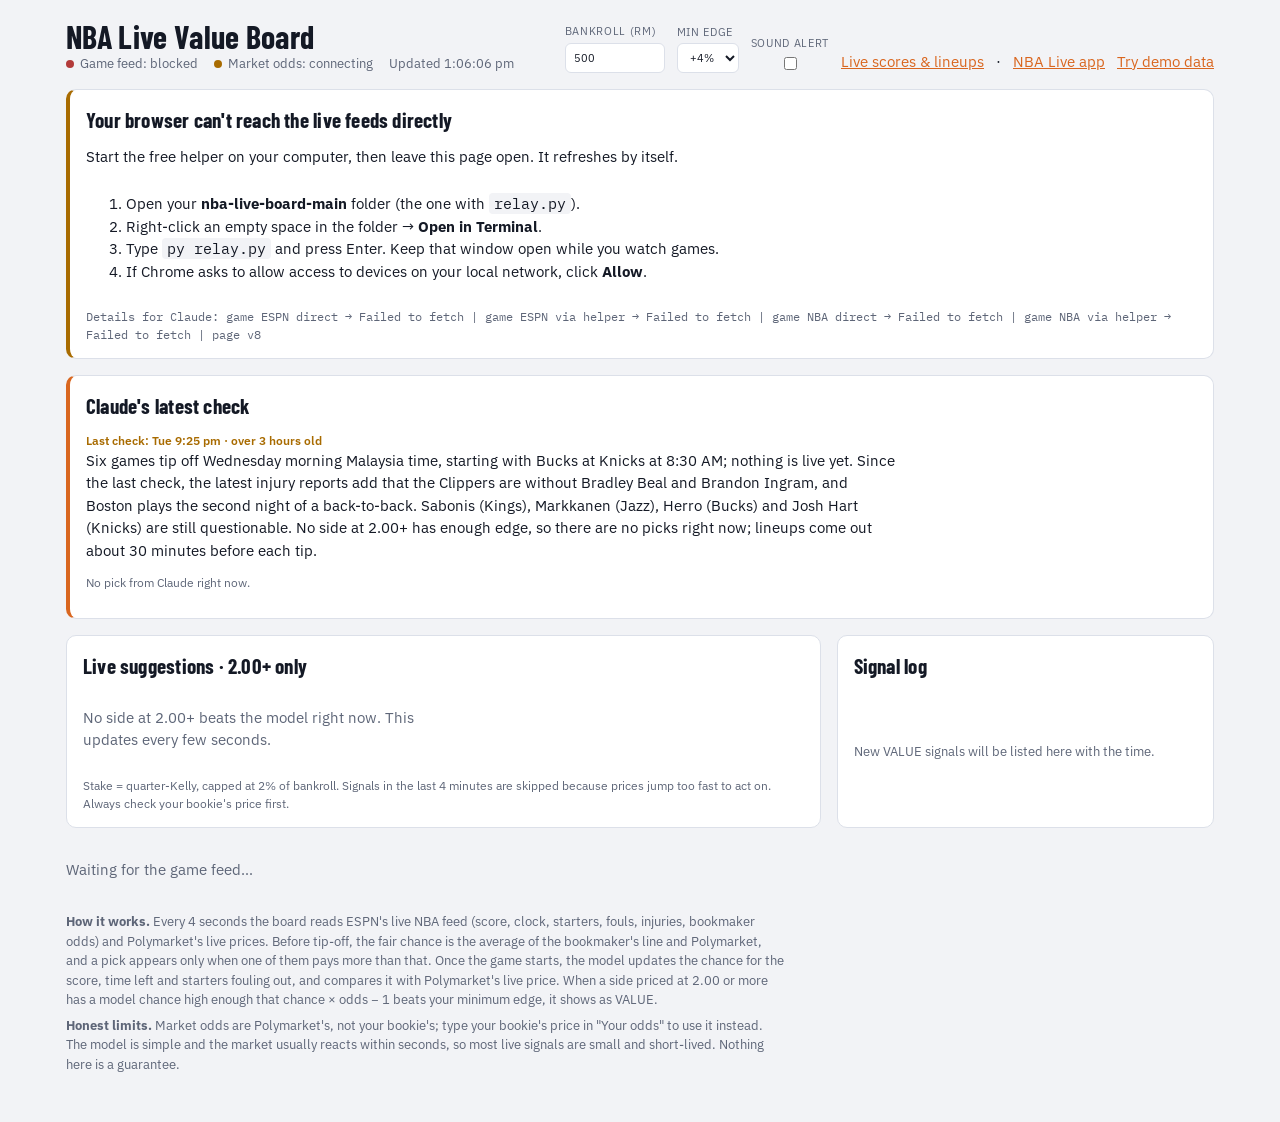
==== commit f1c09ac2: "NBA Live app (Phase 1+2): game centre, play-by-play, box score, stats, shot chart, players, follows/" ====
--- a/index.html
+++ b/index.html
@@ -107,7 +107,7 @@
         <select id="minEdge"><option value="0.03">+3%</option><option value="0.04">+4%</option><option value="0.06">+6%</option></select>
       </label>
       <label class="f" for="sound">Sound alert<input id="sound" type="checkbox"></label>
-      <a href="live.html">Live scores &amp; lineups</a>
+      <a href="live.html">Live scores &amp; lineups</a> · <a href="app/">NBA Live app</a>
       <a id="demoLink" href="#demo">Try demo data</a>
     </div>
   </div>
